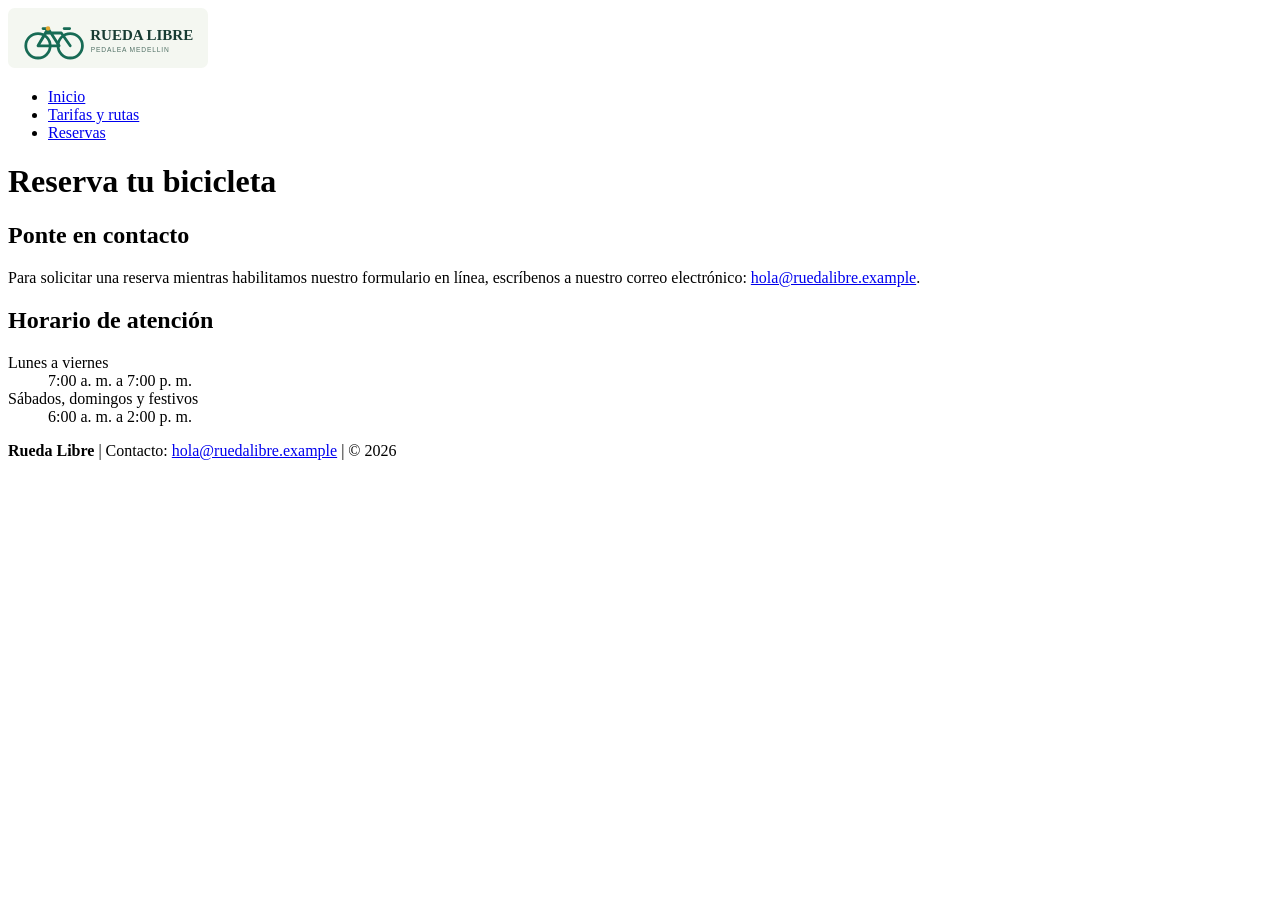
==== paginas/reservas.html @ 2e17f0fa "Lanzar sitio Rueda Libre v0.1" ====
<!DOCTYPE html>
<html lang="es">
<head>
  <meta charset="UTF-8">
  <meta name="viewport" content="width=device-width, initial-scale=1.0">
  <meta name="description" content="Reserva tu bicicleta o recorrido guiado en Rueda Libre. Horarios de atención y datos de contacto.">
  <link rel="icon" href="../img/logo-rueda-libre.svg" type="image/svg+xml">
  <title>Reservas | Rueda Libre</title>
</head>
<body>

  <header>
    <img src="../img/logo-rueda-libre.svg" alt="Logo de Rueda Libre" width="200" height="60">
    <nav>
      <ul>
        <li><a href="../index.html">Inicio</a></li>
        <li><a href="tarifas.html">Tarifas y rutas</a></li>
        <li><a href="reservas.html">Reservas</a></li>
      </ul>
    </nav>
  </header>

  <main>
    <h1>Reserva tu bicicleta</h1>

    <section id="contacto">
      <h2>Ponte en contacto</h2>
      <p>
        Para solicitar una reserva mientras habilitamos nuestro formulario en línea, escríbenos a nuestro correo electrónico: 
        <a href="mailto:hola@ruedalibre.example">hola@ruedalibre.example</a>.
      </p>
    </section>

    <section id="horarios">
      <h2>Horario de atención</h2>
      <dl>
        <dt>Lunes a viernes</dt>
        <dd>7:00 a. m. a 7:00 p. m.</dd>

        <dt>Sábados, domingos y festivos</dt>
        <dd>6:00 a. m. a 2:00 p. m.</dd>
      </dl>
    </section>

  </main>

  <footer>
    <p><strong>Rueda Libre</strong> | Contacto: <a href="mailto:hola@ruedalibre.example">hola@ruedalibre.example</a> | &copy; 2026</p>
  </footer>

</body>
</html>
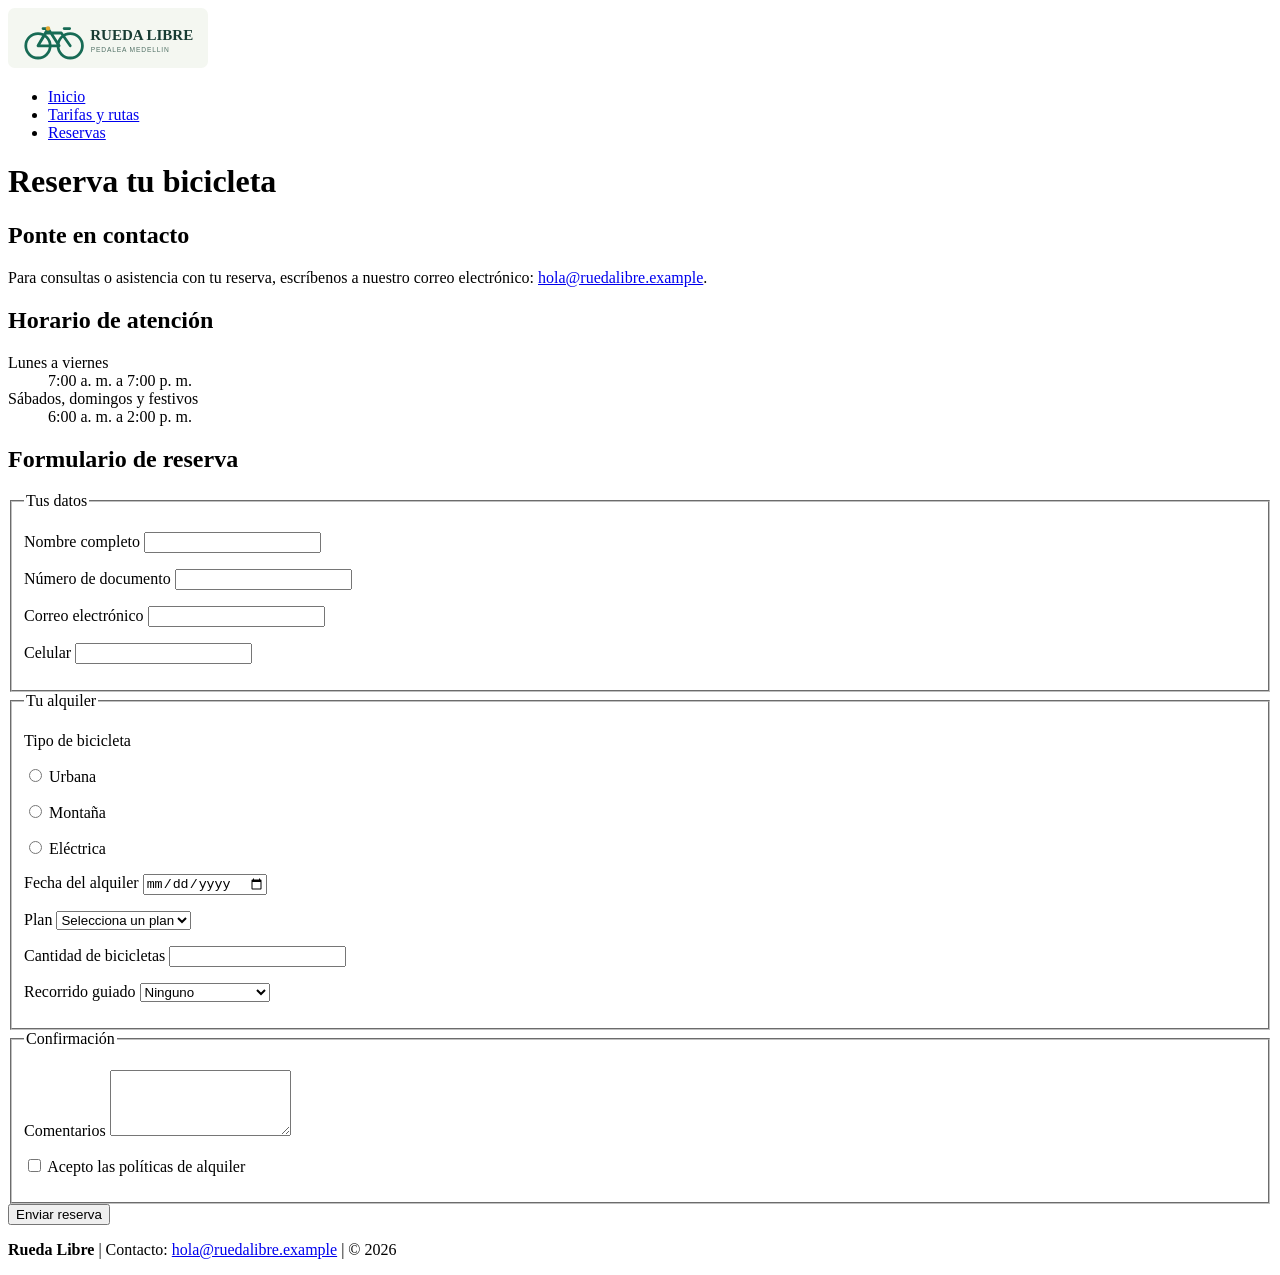
==== commit 6d302556: "Agregar formulario de reservas" ====
--- a/paginas/reservas.html
+++ b/paginas/reservas.html
@@ -11,7 +11,7 @@
 
   <header>
     <img src="../img/logo-rueda-libre.svg" alt="Logo de Rueda Libre" width="200" height="60">
-    <nav>
+    <nav aria-label="Navegación principal">
       <ul>
         <li><a href="../index.html">Inicio</a></li>
         <li><a href="tarifas.html">Tarifas y rutas</a></li>
@@ -26,13 +26,14 @@
     <section id="contacto">
       <h2>Ponte en contacto</h2>
       <p>
-        Para solicitar una reserva mientras habilitamos nuestro formulario en línea, escríbenos a nuestro correo electrónico: 
+        Para consultas o asistencia con tu reserva, escríbenos a nuestro correo electrónico:
         <a href="mailto:hola@ruedalibre.example">hola@ruedalibre.example</a>.
       </p>
     </section>
 
     <section id="horarios">
       <h2>Horario de atención</h2>
+      <aside>
       <dl>
         <dt>Lunes a viernes</dt>
         <dd>7:00 a. m. a 7:00 p. m.</dd>
@@ -40,6 +41,100 @@
         <dt>Sábados, domingos y festivos</dt>
         <dd>6:00 a. m. a 2:00 p. m.</dd>
       </dl>
+      </aside>
+    </section>
+
+    <section id="formulario-reserva">
+      <h2>Formulario de reserva</h2>
+      <form action="#" method="post">
+        <fieldset>
+          <legend>Tus datos</legend>
+
+          <p>
+            <label for="nombre-completo">Nombre completo</label>
+            <input type="text" id="nombre-completo" name="nombre_completo" autocomplete="name">
+          </p>
+
+          <p>
+            <label for="documento">Número de documento</label>
+            <input type="text" id="documento" name="numero_documento" autocomplete="off">
+          </p>
+
+          <p>
+            <label for="correo">Correo electrónico</label>
+            <input type="email" id="correo" name="correo" autocomplete="email">
+          </p>
+
+          <p>
+            <label for="celular">Celular</label>
+            <input type="tel" id="celular" name="celular" autocomplete="tel">
+          </p>
+        </fieldset>
+
+        <fieldset>
+          <legend>Tu alquiler</legend>
+
+          <p>Tipo de bicicleta</p>
+          <p>
+            <input type="radio" id="bicicleta-urbana" name="tipo_bicicleta" value="urbana">
+            <label for="bicicleta-urbana">Urbana</label>
+          </p>
+          <p>
+            <input type="radio" id="bicicleta-montana" name="tipo_bicicleta" value="montana">
+            <label for="bicicleta-montana">Montaña</label>
+          </p>
+          <p>
+            <input type="radio" id="bicicleta-electrica" name="tipo_bicicleta" value="electrica">
+            <label for="bicicleta-electrica">Eléctrica</label>
+          </p>
+
+          <p>
+            <label for="fecha-alquiler">Fecha del alquiler</label>
+            <input type="date" id="fecha-alquiler" name="fecha_alquiler">
+          </p>
+
+          <p>
+            <label for="plan">Plan</label>
+            <select id="plan" name="plan">
+              <option value="">Selecciona un plan</option>
+              <option value="1-hora">1 hora</option>
+              <option value="medio-dia">Medio día</option>
+              <option value="dia-completo">Día completo</option>
+            </select>
+          </p>
+
+          <p>
+            <label for="cantidad">Cantidad de bicicletas</label>
+            <input type="number" id="cantidad" name="cantidad_bicicletas">
+          </p>
+
+          <p>
+            <label for="recorrido">Recorrido guiado</label>
+            <select id="recorrido" name="recorrido_guiado">
+              <option value="ninguno">Ninguno</option>
+              <option value="rio-y-parques">Río y Parques</option>
+              <option value="sabores-de-barrio">Sabores de Barrio</option>
+              <option value="reto-las-palmas">Reto Las Palmas</option>
+            </select>
+          </p>
+        </fieldset>
+
+        <fieldset>
+          <legend>Confirmación</legend>
+
+          <p>
+            <label for="comentarios">Comentarios</label>
+            <textarea id="comentarios" name="comentarios" rows="4"></textarea>
+          </p>
+
+          <p>
+            <input type="checkbox" id="acepta-politicas" name="acepta_politicas" value="si">
+            <label for="acepta-politicas">Acepto las políticas de alquiler</label>
+          </p>
+        </fieldset>
+
+        <button type="submit">Enviar reserva</button>
+      </form>
     </section>
 
   </main>
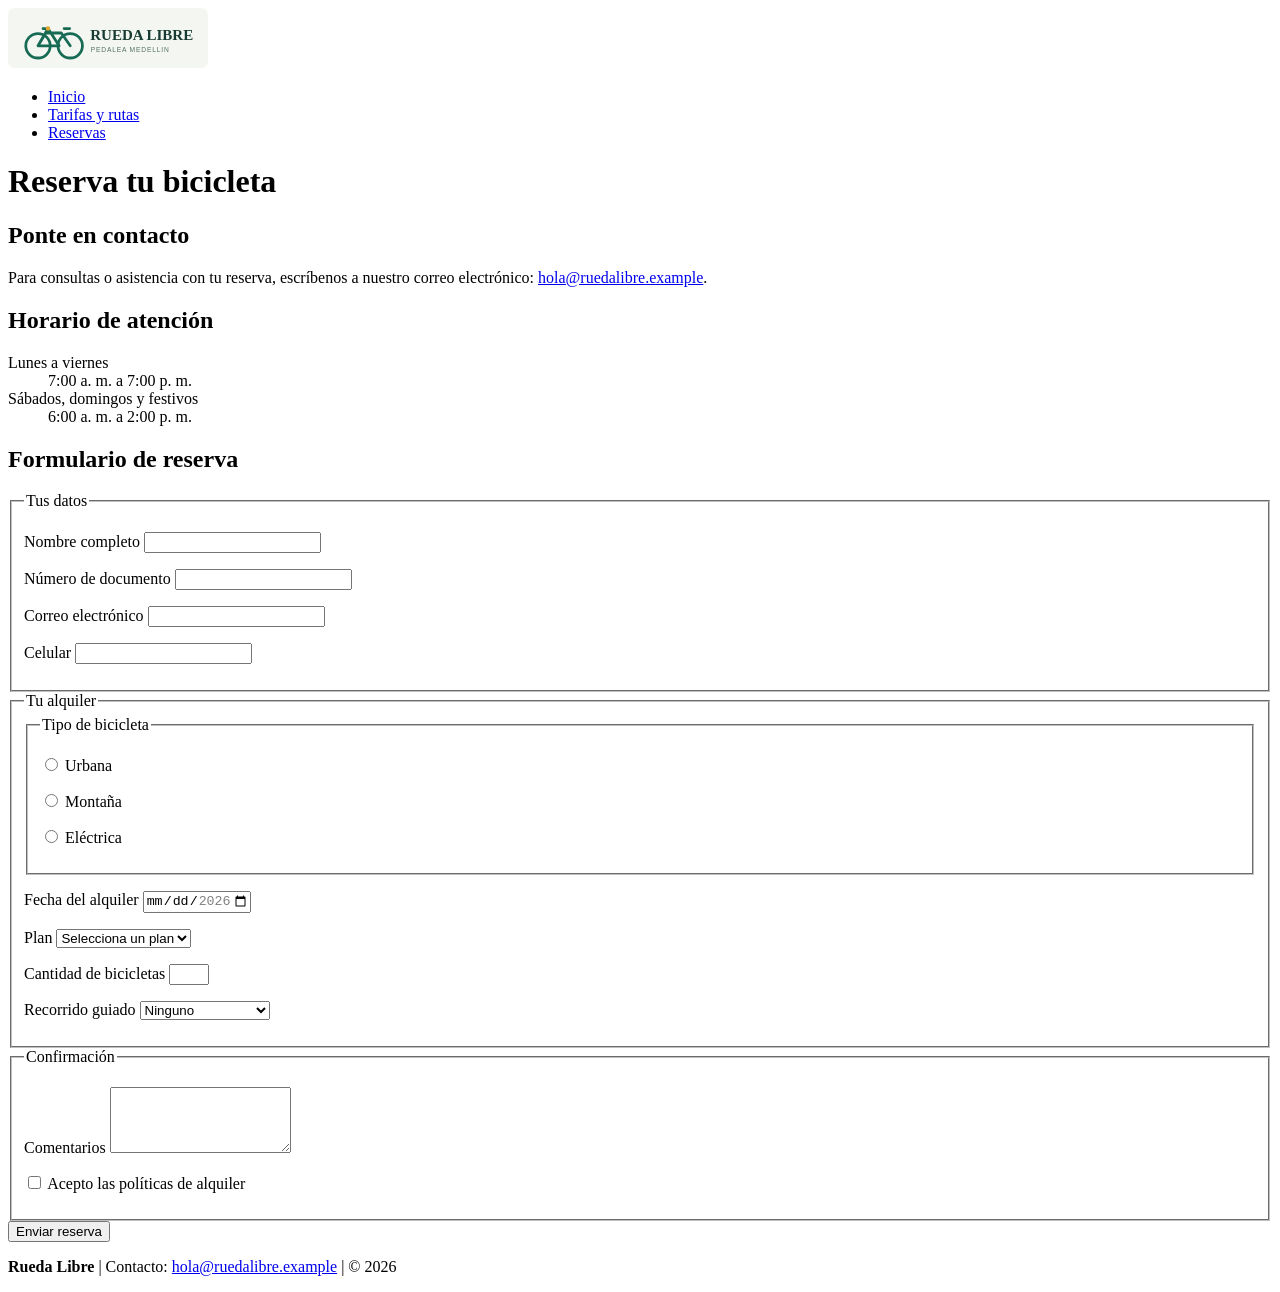
==== commit 430d2a0a: "Publicar auditoria de accesibilidad v0.2" ====
--- a/paginas/reservas.html
+++ b/paginas/reservas.html
@@ -52,50 +52,52 @@
 
           <p>
             <label for="nombre-completo">Nombre completo</label>
-            <input type="text" id="nombre-completo" name="nombre_completo" autocomplete="name">
+            <input type="text" id="nombre-completo" name="nombre_completo" autocomplete="name" required minlength="3">
           </p>
 
           <p>
             <label for="documento">Número de documento</label>
-            <input type="text" id="documento" name="numero_documento" autocomplete="off">
+            <input type="text" id="documento" name="numero_documento" autocomplete="off" required pattern="[0-9]{6,10}" title="Ingresa entre 6 y 10 dígitos, sin puntos ni espacios.">
           </p>
 
           <p>
             <label for="correo">Correo electrónico</label>
-            <input type="email" id="correo" name="correo" autocomplete="email">
+            <input type="email" id="correo" name="correo" autocomplete="email" required>
           </p>
 
           <p>
             <label for="celular">Celular</label>
-            <input type="tel" id="celular" name="celular" autocomplete="tel">
+            <input type="tel" id="celular" name="celular" autocomplete="tel" required pattern="3[0-9]{9}" title="Ingresa 10 dígitos y comienza por 3, por ejemplo 3001234567.">
           </p>
         </fieldset>
 
         <fieldset>
           <legend>Tu alquiler</legend>
 
-          <p>Tipo de bicicleta</p>
-          <p>
-            <input type="radio" id="bicicleta-urbana" name="tipo_bicicleta" value="urbana">
-            <label for="bicicleta-urbana">Urbana</label>
-          </p>
-          <p>
-            <input type="radio" id="bicicleta-montana" name="tipo_bicicleta" value="montana">
-            <label for="bicicleta-montana">Montaña</label>
-          </p>
-          <p>
-            <input type="radio" id="bicicleta-electrica" name="tipo_bicicleta" value="electrica">
-            <label for="bicicleta-electrica">Eléctrica</label>
-          </p>
+          <fieldset>
+            <legend>Tipo de bicicleta</legend>
+            <p>
+              <input type="radio" id="bicicleta-urbana" name="tipo_bicicleta" value="urbana" required>
+              <label for="bicicleta-urbana">Urbana</label>
+            </p>
+            <p>
+              <input type="radio" id="bicicleta-montana" name="tipo_bicicleta" value="montana" required>
+              <label for="bicicleta-montana">Montaña</label>
+            </p>
+            <p>
+              <input type="radio" id="bicicleta-electrica" name="tipo_bicicleta" value="electrica" required>
+              <label for="bicicleta-electrica">Eléctrica</label>
+            </p>
+          </fieldset>
 
           <p>
             <label for="fecha-alquiler">Fecha del alquiler</label>
-            <input type="date" id="fecha-alquiler" name="fecha_alquiler">
+            <input type="date" id="fecha-alquiler" name="fecha_alquiler" min="2026-11-01" max="2026-12-31" required>
           </p>
 
           <p>
             <label for="plan">Plan</label>
-            <select id="plan" name="plan">
+            <select id="plan" name="plan" required>
               <option value="">Selecciona un plan</option>
               <option value="1-hora">1 hora</option>
               <option value="medio-dia">Medio día</option>
@@ -105,7 +107,7 @@
 
           <p>
             <label for="cantidad">Cantidad de bicicletas</label>
-            <input type="number" id="cantidad" name="cantidad_bicicletas">
+            <input type="number" id="cantidad" name="cantidad_bicicletas" min="1" max="6" step="1" required>
           </p>
 
           <p>
@@ -124,11 +126,11 @@
 
           <p>
             <label for="comentarios">Comentarios</label>
-            <textarea id="comentarios" name="comentarios" rows="4"></textarea>
+            <textarea id="comentarios" name="comentarios" rows="4" maxlength="300"></textarea>
           </p>
 
           <p>
-            <input type="checkbox" id="acepta-politicas" name="acepta_politicas" value="si">
+            <input type="checkbox" id="acepta-politicas" name="acepta_politicas" value="si" required>
             <label for="acepta-politicas">Acepto las políticas de alquiler</label>
           </p>
         </fieldset>
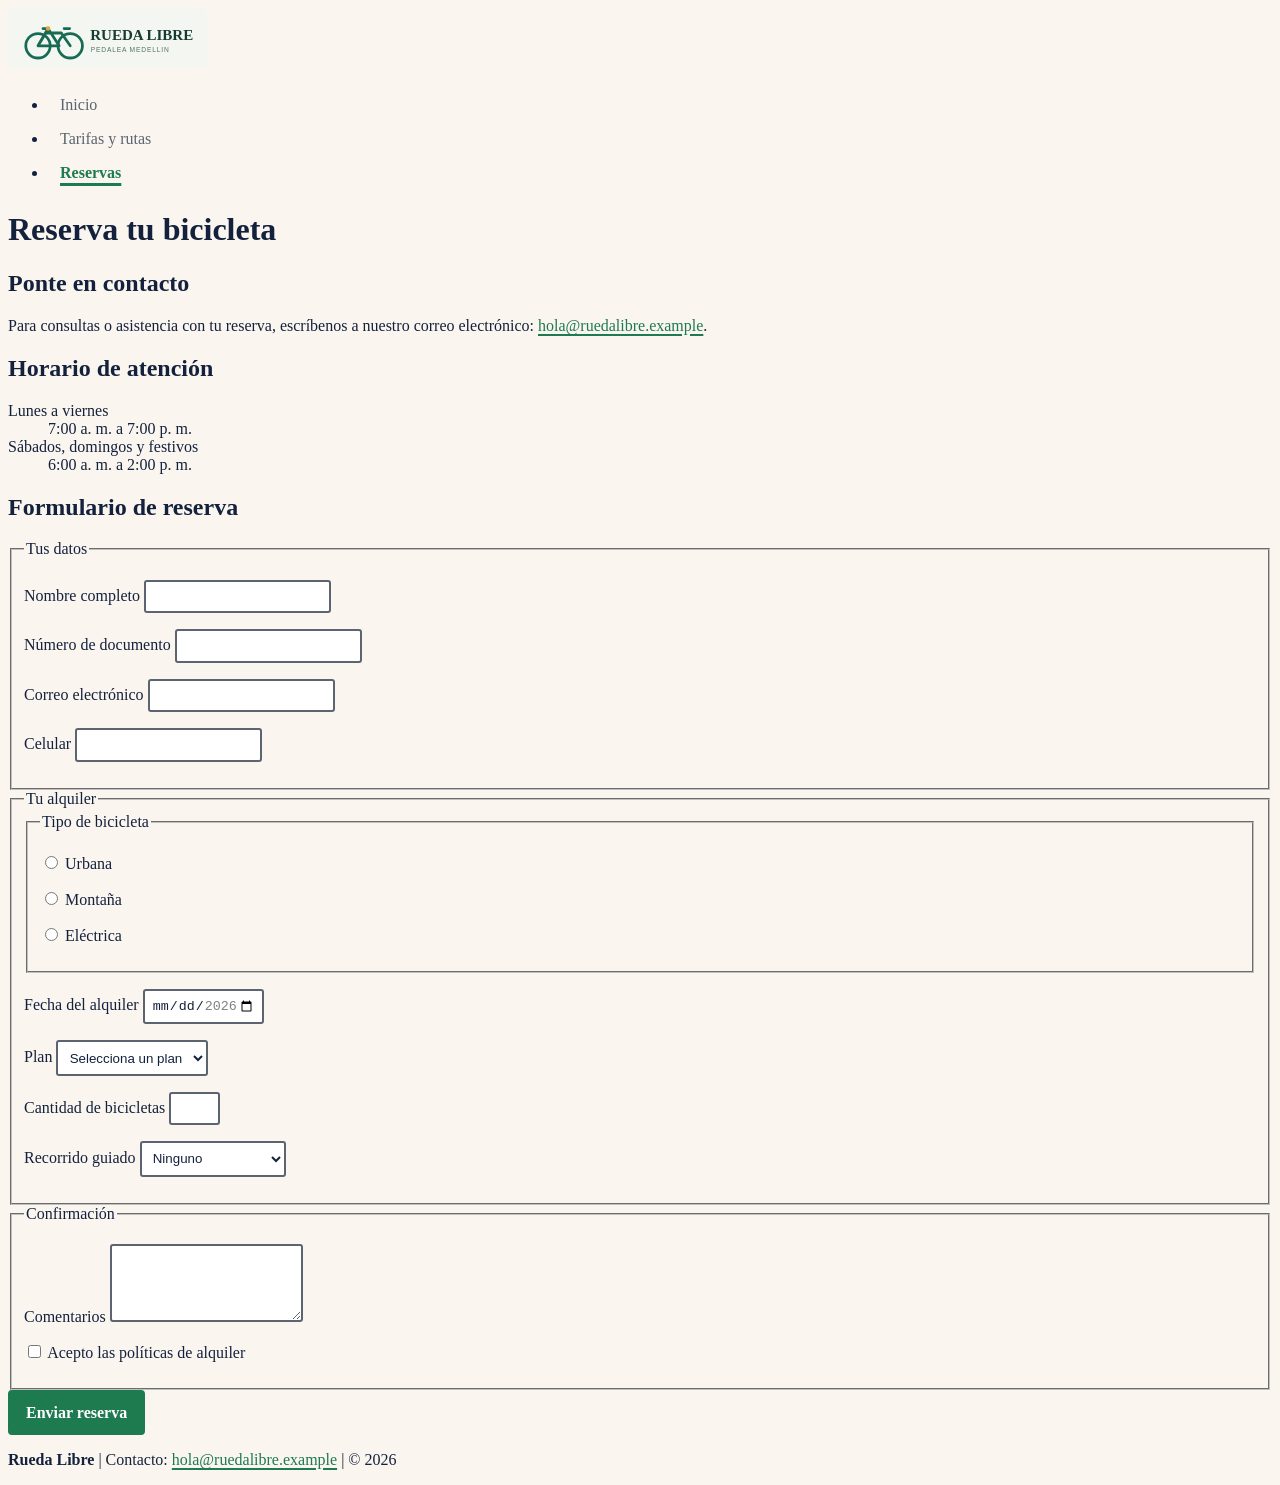
==== commit 467d8207: "Estilizar navegación y estados de foco" ====
--- a/paginas/reservas.html
+++ b/paginas/reservas.html
@@ -5,6 +5,7 @@
   <meta name="viewport" content="width=device-width, initial-scale=1.0">
   <meta name="description" content="Reserva tu bicicleta o recorrido guiado en Rueda Libre. Horarios de atención y datos de contacto.">
   <link rel="icon" href="../img/logo-rueda-libre.svg" type="image/svg+xml">
+  <link rel="stylesheet" href="../css/styles.css">
   <title>Reservas | Rueda Libre</title>
 </head>
 <body>
@@ -12,10 +13,10 @@
   <header>
     <img src="../img/logo-rueda-libre.svg" alt="Logo de Rueda Libre" width="200" height="60">
     <nav aria-label="Navegación principal">
-      <ul>
+      <ul id="menu">
         <li><a href="../index.html">Inicio</a></li>
         <li><a href="tarifas.html">Tarifas y rutas</a></li>
-        <li><a href="reservas.html">Reservas</a></li>
+        <li><a class="activo" aria-current="page" href="reservas.html">Reservas</a></li>
       </ul>
     </nav>
   </header>
--- a/css/styles.css
+++ b/css/styles.css
@@ -0,0 +1,135 @@
+:root {
+  --verde-ruta: #1E7A4F;
+  --naranja-pedal: #F39A2B;
+  --azul-noche: #14213D;
+  --crema: #FAF6EF;
+  --gris-asfalto: #5B6470;
+  color-scheme: light;
+}
+
+body {
+  background-color: var(--crema);
+  color: var(--azul-noche);
+}
+
+a {
+  color: var(--verde-ruta);
+  text-decoration-thickness: 0.1em;
+  text-underline-offset: 0.18em;
+}
+
+a:hover {
+  color: var(--azul-noche);
+  text-decoration-thickness: 0.16em;
+}
+
+a:focus {
+  outline: 3px solid var(--azul-noche);
+  outline-offset: 3px;
+}
+
+#menu a {
+  color: var(--gris-asfalto);
+  display: inline-block;
+  padding: 0.5rem 0.75rem;
+  text-decoration: none;
+}
+
+.activo {
+  color: var(--verde-ruta);
+  font-weight: 600;
+}
+
+#menu a.activo {
+  color: var(--verde-ruta);
+  font-weight: 600;
+  text-decoration: underline;
+  text-decoration-thickness: 0.16em;
+  text-underline-offset: 0.3em;
+}
+
+#menu a:hover {
+  background-color: var(--naranja-pedal);
+  color: var(--azul-noche);
+  text-decoration: underline;
+}
+
+#menu a:focus {
+  background-color: var(--verde-ruta);
+  color: #FFFFFF;
+  outline: 3px solid var(--azul-noche);
+  outline-offset: 3px;
+}
+
+.boton-reserva {
+  background-color: var(--verde-ruta);
+  border: 2px solid var(--verde-ruta);
+  border-radius: 4px;
+  color: #FFFFFF;
+  display: inline-block;
+  font-weight: 600;
+  padding: 0.7rem 1rem;
+  text-decoration: none;
+}
+
+.boton-reserva:hover {
+  background-color: var(--naranja-pedal);
+  border-color: var(--naranja-pedal);
+  color: var(--azul-noche);
+}
+
+.boton-reserva:focus {
+  background-color: var(--naranja-pedal);
+  border-color: var(--azul-noche);
+  color: var(--azul-noche);
+  outline: 3px solid var(--azul-noche);
+  outline-offset: 3px;
+}
+
+input,
+select,
+textarea,
+button {
+  accent-color: var(--verde-ruta);
+}
+
+input:not([type="radio"]):not([type="checkbox"]),
+select,
+textarea {
+  background-color: #FFFFFF;
+  border: 2px solid var(--gris-asfalto);
+  border-radius: 3px;
+  color: var(--azul-noche);
+  padding: 0.45rem;
+}
+
+input:focus,
+select:focus,
+textarea:focus {
+  border-color: var(--azul-noche);
+  outline: 3px solid var(--azul-noche);
+  outline-offset: 2px;
+}
+
+button {
+  background-color: var(--verde-ruta);
+  border: 2px solid var(--verde-ruta);
+  border-radius: 4px;
+  color: #FFFFFF;
+  cursor: pointer;
+  font: inherit;
+  font-weight: 600;
+  padding: 0.7rem 1rem;
+}
+
+button:hover,
+button:focus {
+  background-color: var(--naranja-pedal);
+  border-color: var(--azul-noche);
+  color: var(--azul-noche);
+}
+
+button:focus {
+  outline: 3px solid var(--azul-noche);
+  outline-offset: 3px;
+}
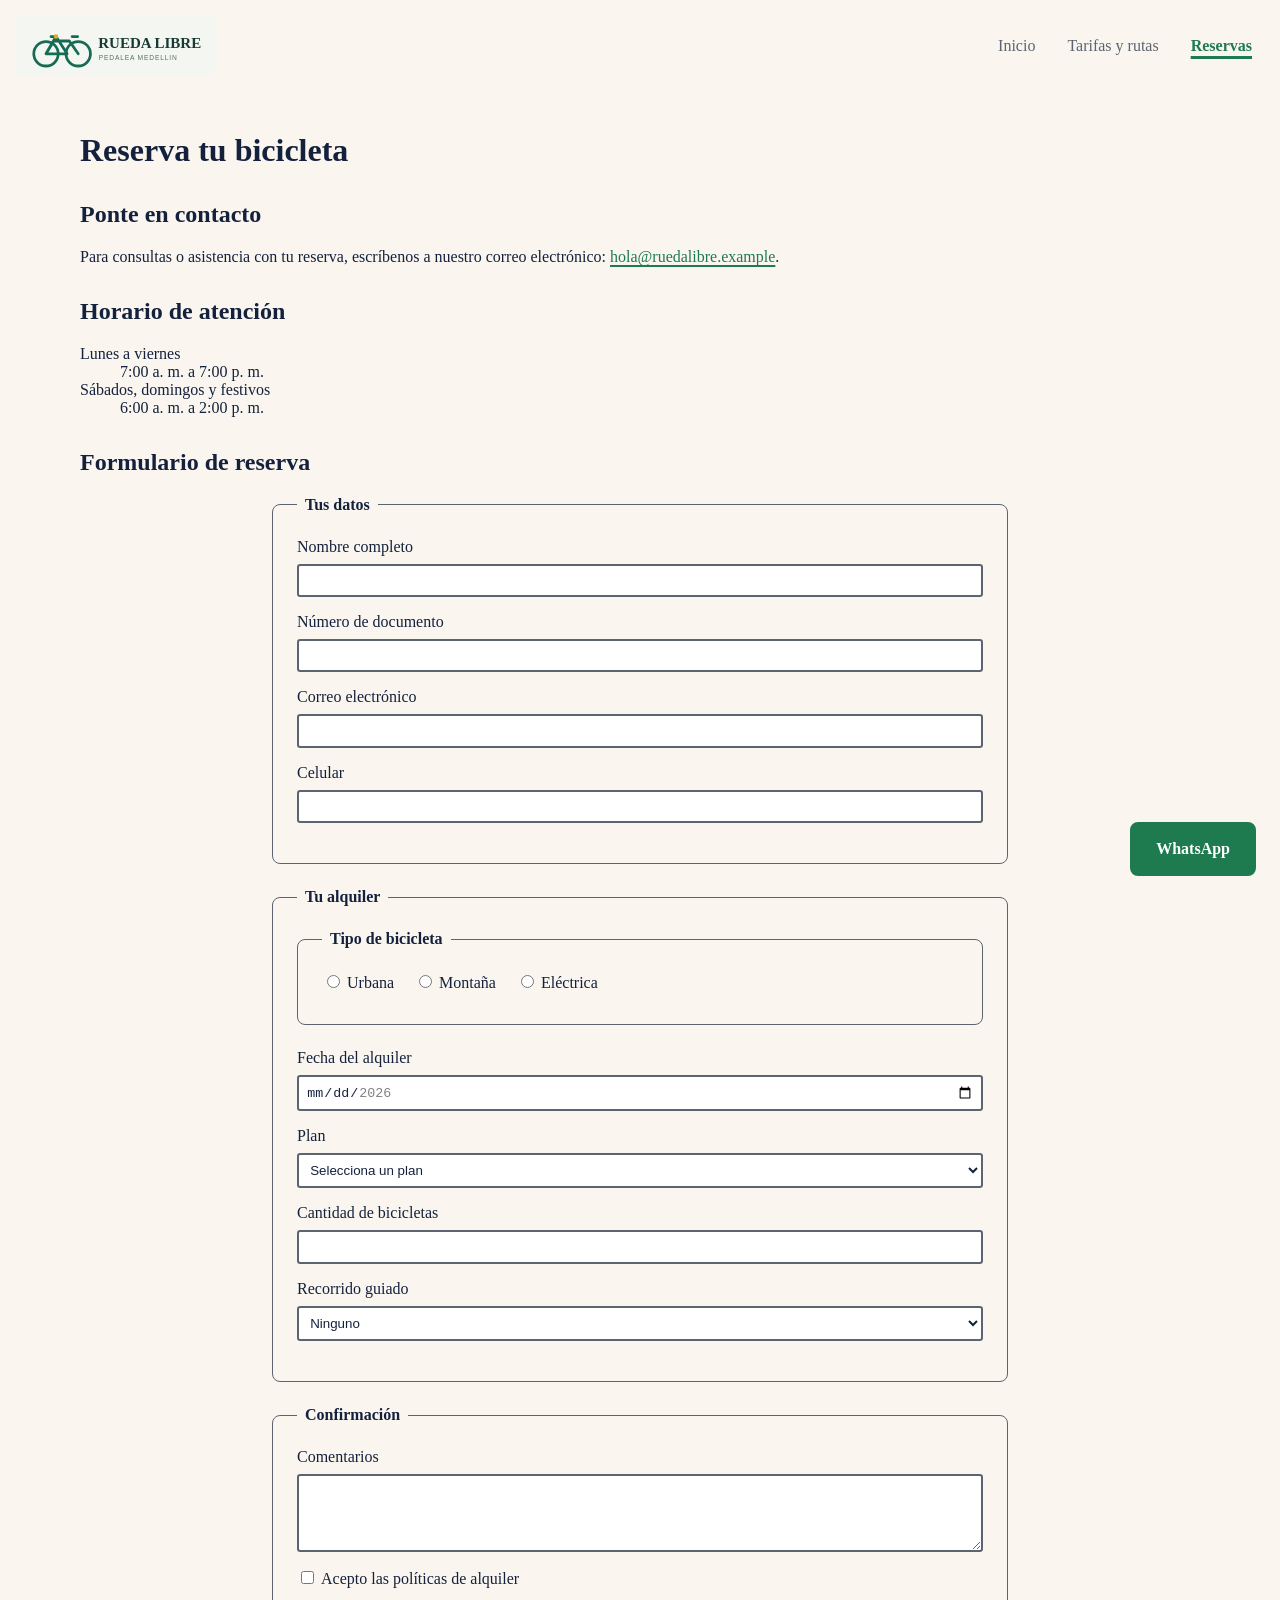
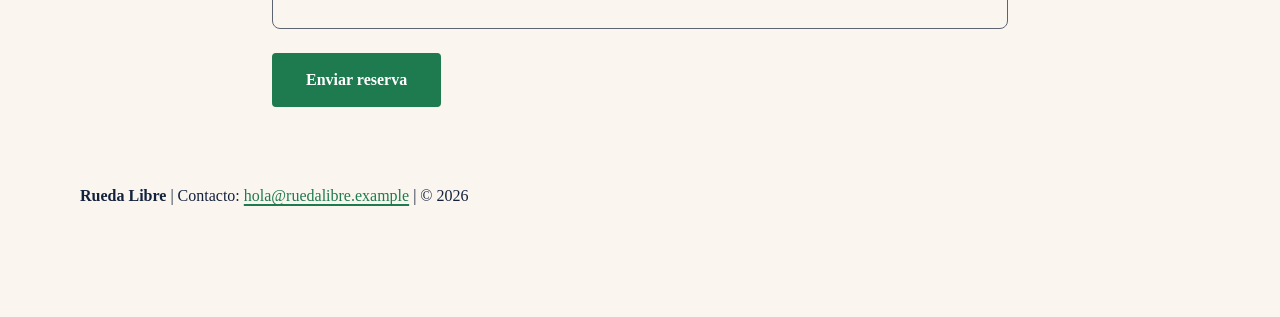
==== commit 29745e54: "Lanzamiento de Rueda Libre v1.0" ====
--- a/paginas/reservas.html
+++ b/paginas/reservas.html
@@ -146,5 +146,7 @@
     <p><strong>Rueda Libre</strong> | Contacto: <a href="mailto:hola@ruedalibre.example">hola@ruedalibre.example</a> | &copy; 2026</p>
   </footer>
 
+  <a class="whatsapp-fijo" href="https://wa.me/573000000000" target="_blank" rel="noopener noreferrer">WhatsApp</a>
+
 </body>
 </html>
--- a/css/styles.css
+++ b/css/styles.css
@@ -1,15 +1,30 @@
+/* Variables */
 :root {
   --verde-ruta: #1E7A4F;
   --naranja-pedal: #F39A2B;
   --azul-noche: #14213D;
   --crema: #FAF6EF;
   --gris-asfalto: #5B6470;
+  --espacio-1: 0.5rem;
+  --espacio-2: 1rem;
+  --espacio-3: 1.5rem;
+  --espacio-4: 2rem;
+  --ancho-contenido: 72rem;
   color-scheme: light;
+}
+
+/* Base and box model */
+*,
+*::before,
+*::after {
+  box-sizing: border-box;
 }
 
 body {
   background-color: var(--crema);
   color: var(--azul-noche);
+  margin: 0;
+  padding-bottom: calc(5rem + env(safe-area-inset-bottom));
 }
 
 a {
@@ -23,15 +38,79 @@
   text-decoration-thickness: 0.16em;
 }
 
-a:focus {
+a:focus,
+button:focus,
+input:focus,
+select:focus,
+textarea:focus {
   outline: 3px solid var(--azul-noche);
   outline-offset: 3px;
 }
 
+/* Shared page layout */
+header {
+  align-items: center;
+  display: flex;
+  flex-wrap: wrap;
+  gap: var(--espacio-2);
+  justify-content: space-between;
+  padding: var(--espacio-2);
+}
+
+header > img {
+  display: block;
+  height: auto;
+  max-width: 100%;
+  width: 12.5rem;
+}
+
+main {
+  margin-inline: auto;
+  max-width: var(--ancho-contenido);
+  padding: var(--espacio-2);
+  width: 100%;
+}
+
+main > section {
+  margin-block: var(--espacio-4);
+}
+
+main > h1 {
+  margin-block: var(--espacio-3);
+}
+
+main > section[aria-labelledby="inicio-titulo"] {
+  min-height: 65vh;
+}
+
+main > section[aria-labelledby="inicio-titulo"] > img {
+  display: block;
+  height: auto;
+  max-width: 100%;
+  width: 100%;
+}
+
+footer {
+  margin-inline: auto;
+  max-width: var(--ancho-contenido);
+  padding: var(--espacio-2);
+}
+
+/* Navigation */
+header nav ul {
+  align-items: center;
+  display: flex;
+  flex-wrap: wrap;
+  gap: var(--espacio-1);
+  list-style: none;
+  margin: 0;
+  padding: 0;
+}
+
 #menu a {
   color: var(--gris-asfalto);
   display: inline-block;
-  padding: 0.5rem 0.75rem;
+  padding: var(--espacio-1) 0.75rem;
   text-decoration: none;
 }
 
@@ -42,7 +121,6 @@
 
 #menu a.activo {
   color: var(--verde-ruta);
-  font-weight: 600;
   text-decoration: underline;
   text-decoration-thickness: 0.16em;
   text-underline-offset: 0.3em;
@@ -57,71 +135,66 @@
 #menu a:focus {
   background-color: var(--verde-ruta);
   color: #FFFFFF;
-  outline: 3px solid var(--azul-noche);
   outline-offset: 3px;
 }
 
-.boton-reserva {
+/* Service cards and calls to action */
+#nuestros-servicios {
+  display: grid;
+  gap: var(--espacio-3);
+  grid-template-columns: repeat(auto-fit, minmax(min(100%, 20rem), 1fr));
+}
+
+#nuestros-servicios > h2 {
+  grid-column: 1 / -1;
+  margin-bottom: 0;
+}
+
+#nuestros-servicios article {
+  border: 1px solid var(--gris-asfalto);
+  border-radius: 0.5rem;
+  padding: var(--espacio-3);
+  position: relative;
+  width: 100%;
+}
+
+#nuestros-servicios article img {
+  border-radius: 0.25rem;
+  display: block;
+  height: auto;
+  max-width: 100%;
+  width: 100%;
+}
+
+.etiqueta-nuevo {
+  background-color: var(--naranja-pedal);
+  border: 1px solid var(--azul-noche);
+  border-radius: 0.25rem;
+  color: var(--azul-noche);
+  font-size: 0.875rem;
+  font-weight: 700;
+  padding: 0.25rem 0.75rem;
+  position: absolute;
+  right: var(--espacio-2);
+  top: calc(-1 * var(--espacio-1));
+}
+
+.boton-reserva,
+button {
   background-color: var(--verde-ruta);
   border: 2px solid var(--verde-ruta);
-  border-radius: 4px;
+  border-radius: 0.25rem;
   color: #FFFFFF;
-  display: inline-block;
+  cursor: pointer;
+  display: inline-block;
+  font: inherit;
   font-weight: 600;
   padding: 0.7rem 1rem;
   text-decoration: none;
 }
 
-.boton-reserva:hover {
-  background-color: var(--naranja-pedal);
-  border-color: var(--naranja-pedal);
-  color: var(--azul-noche);
-}
-
-.boton-reserva:focus {
-  background-color: var(--naranja-pedal);
-  border-color: var(--azul-noche);
-  color: var(--azul-noche);
-  outline: 3px solid var(--azul-noche);
-  outline-offset: 3px;
-}
-
-input,
-select,
-textarea,
-button {
-  accent-color: var(--verde-ruta);
-}
-
-input:not([type="radio"]):not([type="checkbox"]),
-select,
-textarea {
-  background-color: #FFFFFF;
-  border: 2px solid var(--gris-asfalto);
-  border-radius: 3px;
-  color: var(--azul-noche);
-  padding: 0.45rem;
-}
-
-input:focus,
-select:focus,
-textarea:focus {
-  border-color: var(--azul-noche);
-  outline: 3px solid var(--azul-noche);
-  outline-offset: 2px;
-}
-
-button {
-  background-color: var(--verde-ruta);
-  border: 2px solid var(--verde-ruta);
-  border-radius: 4px;
-  color: #FFFFFF;
-  cursor: pointer;
-  font: inherit;
-  font-weight: 600;
-  padding: 0.7rem 1rem;
-}
-
+.boton-reserva:hover,
+.boton-reserva:focus,
 button:hover,
 button:focus {
   background-color: var(--naranja-pedal);
@@ -129,7 +202,146 @@
   color: var(--azul-noche);
 }
 
+.boton-reserva:focus,
 button:focus {
-  outline: 3px solid var(--azul-noche);
   outline-offset: 3px;
+}
+
+#formulario-reserva button {
+  padding: var(--espacio-2) var(--espacio-4);
+}
+
+/* Tables */
+table {
+  border-collapse: collapse;
+  margin-block: var(--espacio-2);
+  max-width: 100%;
+  width: 100%;
+}
+
+caption {
+  color: var(--azul-noche);
+  font-weight: 600;
+  margin-bottom: var(--espacio-1);
+  text-align: left;
+}
+
+th,
+td {
+  border: 1px solid var(--gris-asfalto);
+  padding: var(--espacio-1) var(--espacio-2);
+  text-align: left;
+}
+
+thead th {
+  background-color: var(--azul-noche);
+  color: #FFFFFF;
+}
+
+tbody th {
+  background-color: #FFFFFF;
+  color: var(--azul-noche);
+}
+
+/* Reservation form */
+#formulario-reserva form {
+  margin-inline: auto;
+  max-width: 46rem;
+}
+
+#formulario-reserva fieldset {
+  border: 1px solid var(--gris-asfalto);
+  border-radius: 0.5rem;
+  margin: 0 0 var(--espacio-3);
+  min-width: 0;
+  padding: var(--espacio-3);
+}
+
+#formulario-reserva legend {
+  font-weight: 600;
+  padding-inline: var(--espacio-1);
+}
+
+#formulario-reserva fieldset > p {
+  margin-block: 0 var(--espacio-2);
+}
+
+#formulario-reserva label {
+  display: block;
+  margin-bottom: var(--espacio-1);
+}
+
+#formulario-reserva input:not([type="radio"]):not([type="checkbox"]),
+#formulario-reserva select,
+#formulario-reserva textarea {
+  background-color: #FFFFFF;
+  border: 2px solid var(--gris-asfalto);
+  border-radius: 0.2rem;
+  color: var(--azul-noche);
+  display: block;
+  padding: 0.45rem;
+  width: 100%;
+}
+
+#formulario-reserva input:focus,
+#formulario-reserva select:focus,
+#formulario-reserva textarea:focus {
+  border-color: var(--azul-noche);
+  outline-offset: 2px;
+}
+
+#formulario-reserva fieldset fieldset p {
+  display: inline-block;
+  margin: 0 var(--espacio-2) var(--espacio-1) 0;
+}
+
+#formulario-reserva fieldset fieldset label,
+#formulario-reserva input[type="checkbox"] + label {
+  display: inline-block;
+  margin: 0;
+}
+
+input[type="radio"],
+input[type="checkbox"] {
+  accent-color: var(--verde-ruta);
+}
+
+/* Fixed WhatsApp link */
+.whatsapp-fijo {
+  background-color: var(--verde-ruta);
+  border: 2px solid var(--verde-ruta);
+  border-radius: 0.5rem;
+  bottom: calc(var(--espacio-3) + env(safe-area-inset-bottom));
+  color: #FFFFFF;
+  display: inline-block;
+  font-weight: 700;
+  padding: var(--espacio-2) var(--espacio-3);
+  position: fixed;
+  right: calc(var(--espacio-3) + env(safe-area-inset-right));
+  text-decoration: none;
+  z-index: 100;
+}
+
+.whatsapp-fijo:hover,
+.whatsapp-fijo:focus {
+  background-color: var(--naranja-pedal);
+  border-color: var(--azul-noche);
+  color: var(--azul-noche);
+}
+
+.whatsapp-fijo:focus {
+  outline-offset: 3px;
+}
+
+/* Responsive layout */
+@media (max-width: 42rem) {
+  header {
+    align-items: flex-start;
+    flex-direction: column;
+  }
+
+  table {
+    display: block;
+    overflow-x: auto;
+  }
 }
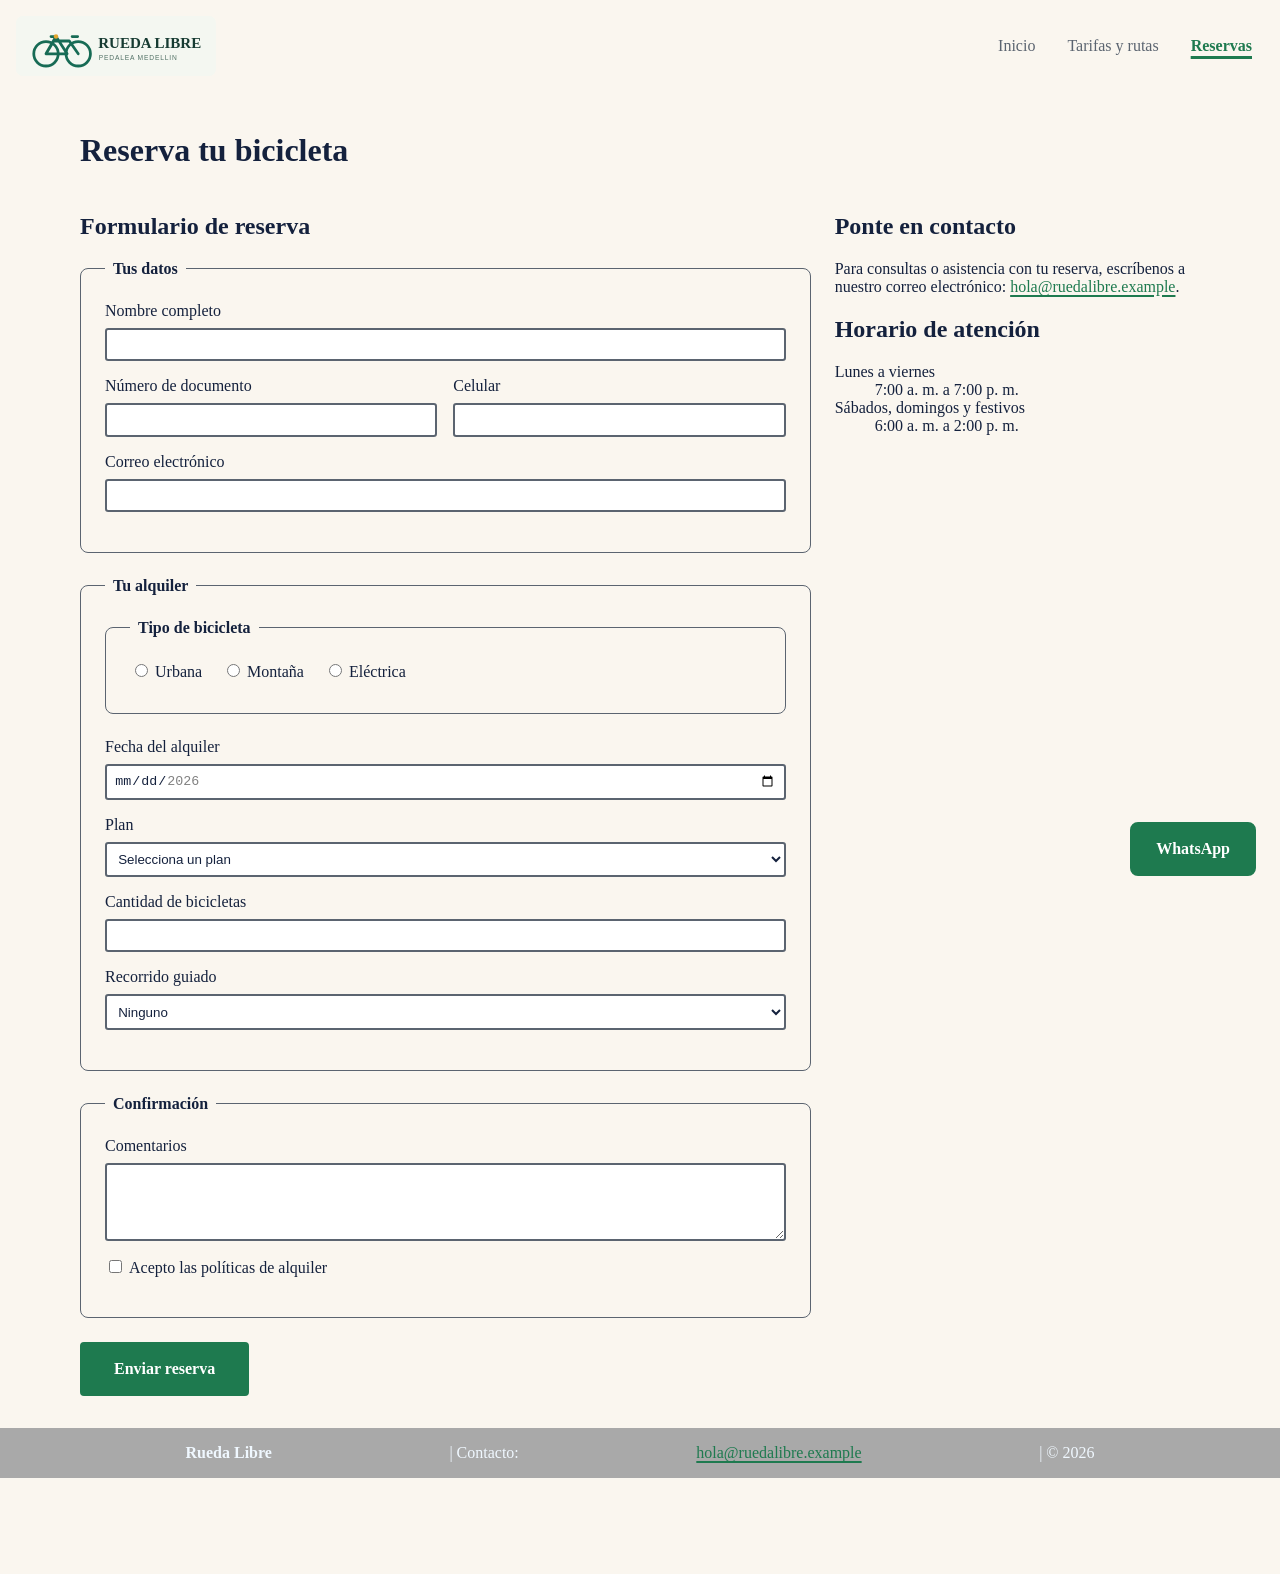
==== commit 3118227a: "Construye layouts con Grid y Flexbox Co-authored-by: Copilot <223556219+Copilot@users.noreply.github" ====
--- a/paginas/reservas.html
+++ b/paginas/reservas.html
@@ -10,7 +10,7 @@
 </head>
 <body>
 
-  <header>
+  <header class="encabezado">
     <img src="../img/logo-rueda-libre.svg" alt="Logo de Rueda Libre" width="200" height="60">
     <nav aria-label="Navegación principal">
       <ul id="menu">
@@ -24,28 +24,8 @@
   <main>
     <h1>Reserva tu bicicleta</h1>
 
-    <section id="contacto">
-      <h2>Ponte en contacto</h2>
-      <p>
-        Para consultas o asistencia con tu reserva, escríbenos a nuestro correo electrónico:
-        <a href="mailto:hola@ruedalibre.example">hola@ruedalibre.example</a>.
-      </p>
-    </section>
-
-    <section id="horarios">
-      <h2>Horario de atención</h2>
-      <aside>
-      <dl>
-        <dt>Lunes a viernes</dt>
-        <dd>7:00 a. m. a 7:00 p. m.</dd>
-
-        <dt>Sábados, domingos y festivos</dt>
-        <dd>6:00 a. m. a 2:00 p. m.</dd>
-      </dl>
-      </aside>
-    </section>
-
-    <section id="formulario-reserva">
+    <div class="reserva-layout">
+      <section id="formulario-reserva">
       <h2>Formulario de reserva</h2>
       <form action="#" method="post">
         <fieldset>
@@ -56,19 +36,21 @@
             <input type="text" id="nombre-completo" name="nombre_completo" autocomplete="name" required minlength="3">
           </p>
 
-          <p>
-            <label for="documento">Número de documento</label>
-            <input type="text" id="documento" name="numero_documento" autocomplete="off" required pattern="[0-9]{6,10}" title="Ingresa entre 6 y 10 dígitos, sin puntos ni espacios.">
-          </p>
+          <div class="fila-campos">
+            <p>
+              <label for="documento">Número de documento</label>
+              <input type="text" id="documento" name="numero_documento" autocomplete="off" required pattern="[0-9]{6,10}" title="Ingresa entre 6 y 10 dígitos, sin puntos ni espacios.">
+            </p>
+
+            <p>
+              <label for="celular">Celular</label>
+              <input type="tel" id="celular" name="celular" autocomplete="tel" required pattern="3[0-9]{9}" title="Ingresa 10 dígitos y comienza por 3, por ejemplo 3001234567.">
+            </p>
+          </div>
 
           <p>
             <label for="correo">Correo electrónico</label>
             <input type="email" id="correo" name="correo" autocomplete="email" required>
-          </p>
-
-          <p>
-            <label for="celular">Celular</label>
-            <input type="tel" id="celular" name="celular" autocomplete="tel" required pattern="3[0-9]{9}" title="Ingresa 10 dígitos y comienza por 3, por ejemplo 3001234567.">
           </p>
         </fieldset>
 
@@ -138,11 +120,33 @@
 
         <button type="submit">Enviar reserva</button>
       </form>
-    </section>
+      </section>
+
+      <aside class="informacion-contacto" aria-label="Información de contacto y atención">
+        <section id="contacto">
+          <h2>Ponte en contacto</h2>
+          <p>
+            Para consultas o asistencia con tu reserva, escríbenos a nuestro correo electrónico:
+            <a href="mailto:hola@ruedalibre.example">hola@ruedalibre.example</a>.
+          </p>
+        </section>
+
+        <section id="horarios">
+          <h2>Horario de atención</h2>
+          <dl>
+            <dt>Lunes a viernes</dt>
+            <dd>7:00 a. m. a 7:00 p. m.</dd>
+
+            <dt>Sábados, domingos y festivos</dt>
+            <dd>6:00 a. m. a 2:00 p. m.</dd>
+          </dl>
+        </section>
+      </aside>
+    </div>
 
   </main>
 
-  <footer>
+  <footer class="footer">
     <p><strong>Rueda Libre</strong> | Contacto: <a href="mailto:hola@ruedalibre.example">hola@ruedalibre.example</a> | &copy; 2026</p>
   </footer>
 
--- a/css/styles.css
+++ b/css/styles.css
@@ -1,4 +1,4 @@
-/* Variables */
+
 :root {
   --verde-ruta: #1E7A4F;
   --naranja-pedal: #F39A2B;
@@ -13,7 +13,7 @@
   color-scheme: light;
 }
 
-/* Base and box model */
+
 *,
 *::before,
 *::after {
@@ -47,8 +47,8 @@
   outline-offset: 3px;
 }
 
-/* Shared page layout */
-header {
+
+.encabezado {
   align-items: center;
   display: flex;
   flex-wrap: wrap;
@@ -57,7 +57,7 @@
   padding: var(--espacio-2);
 }
 
-header > img {
+.encabezado > img {
   display: block;
   height: auto;
   max-width: 100%;
@@ -79,24 +79,17 @@
   margin-block: var(--espacio-3);
 }
 
-main > section[aria-labelledby="inicio-titulo"] {
-  min-height: 65vh;
-}
-
-main > section[aria-labelledby="inicio-titulo"] > img {
-  display: block;
-  height: auto;
-  max-width: 100%;
-  width: 100%;
-}
-
-footer {
-  margin-inline: auto;
-  max-width: var(--ancho-contenido);
+.footer > p {
+  align-items: center;
+  display: flex;
+  flex-wrap: wrap;
+  gap: var(--espacio-1);
+  justify-content: space-evenly;
   padding: var(--espacio-2);
-}
-
-/* Navigation */
+  background-color: darkgray;
+  color: aliceblue;
+}
+
 header nav ul {
   align-items: center;
   display: flex;
@@ -138,7 +131,7 @@
   outline-offset: 3px;
 }
 
-/* Service cards and calls to action */
+
 #nuestros-servicios {
   display: grid;
   gap: var(--espacio-3);
@@ -166,14 +159,47 @@
   width: 100%;
 }
 
-.etiqueta-nuevo {
+
+#nuestra-flota{
+  display: grid;
+  gap: var(--espacio-3);
+  grid-template-columns: repeat(auto-fit, minmax(min(100%, 20rem), 1fr));
+}
+
+#nuestra-flota > h2 {
+  grid-column: 1 / -1;
+  margin-bottom: 0;
+}
+
+#nuestra-flota article {
+  border: 1px solid var(--gris-asfalto);
+  border-radius: 0.5rem;
+  padding: var(--espacio-3);
+  position: relative;
+  width: 100%;
+}
+
+#nuestra-flota article img {
+  border-radius: 0.25rem;
+  display: block;
+  height: auto;
+  max-width: 100%;
+  width: 100%;
+}
+
+.etiqueta-nuevo,
+.etiqueta-precio {
   background-color: var(--naranja-pedal);
   border: 1px solid var(--azul-noche);
   border-radius: 0.25rem;
   color: var(--azul-noche);
+  display: inline-block;
   font-size: 0.875rem;
   font-weight: 700;
   padding: 0.25rem 0.75rem;
+}
+
+.etiqueta-nuevo {
   position: absolute;
   right: var(--espacio-2);
   top: calc(-1 * var(--espacio-1));
@@ -211,7 +237,7 @@
   padding: var(--espacio-2) var(--espacio-4);
 }
 
-/* Tables */
+
 table {
   border-collapse: collapse;
   margin-block: var(--espacio-2);
@@ -243,10 +269,10 @@
   color: var(--azul-noche);
 }
 
-/* Reservation form */
+
 #formulario-reserva form {
-  margin-inline: auto;
-  max-width: 46rem;
+  margin: 0;
+  max-width: none;
 }
 
 #formulario-reserva fieldset {
@@ -306,7 +332,6 @@
   accent-color: var(--verde-ruta);
 }
 
-/* Fixed WhatsApp link */
 .whatsapp-fijo {
   background-color: var(--verde-ruta);
   border: 2px solid var(--verde-ruta);
@@ -333,9 +358,9 @@
   outline-offset: 3px;
 }
 
-/* Responsive layout */
+
 @media (max-width: 42rem) {
-  header {
+  .encabezado {
     align-items: flex-start;
     flex-direction: column;
   }
@@ -344,4 +369,72 @@
     display: block;
     overflow-x: auto;
   }
+}
+
+#portada {
+  align-items: center;
+  display: grid;
+  gap: var(--espacio-3);
+  grid-template-columns: minmax(0, 1fr) minmax(0, 1fr);
+  min-height: 65vh;
+}
+
+#portada img {
+  display: block;
+  height: auto;
+  max-width: 100%;
+  width: 100%;
+}
+
+#nuestras-rutas {
+  display: grid;
+  gap: var(--espacio-3);
+  grid-template-columns: repeat(3, minmax(0, 1fr));
+}
+
+#nuestras-rutas > h2 {
+  grid-column: 1 / -1;
+  margin-bottom: 0;
+}
+
+#nuestras-rutas article {
+  border: 1px solid var(--gris-asfalto);
+  border-radius: 0.5rem;
+  padding: var(--espacio-3);
+  position: relative;
+  width: 100%;
+}
+
+.reserva-layout {
+  display: grid;
+  gap: var(--espacio-3);
+  grid-template-columns: minmax(0, 2fr) minmax(0, 1fr);
+}
+
+.fila-campos {
+  display: grid;
+  gap: var(--espacio-2);
+  grid-template-columns: repeat(2, minmax(0, 1fr));
+}
+
+.fila-campos > p {
+  margin-block: 0 var(--espacio-2);
+  min-width: 0;
+}
+
+#nuestras-rutas article img {
+  border-radius: 0.25rem;
+  display: block;
+  height: auto;
+  max-width: 100%;
+  width: 100%;
+}
+
+@media (max-width: 42rem) {
+  #portada,
+  #nuestras-rutas,
+  .reserva-layout,
+  .fila-campos {
+    grid-template-columns: minmax(0, 1fr);
+  }
 }
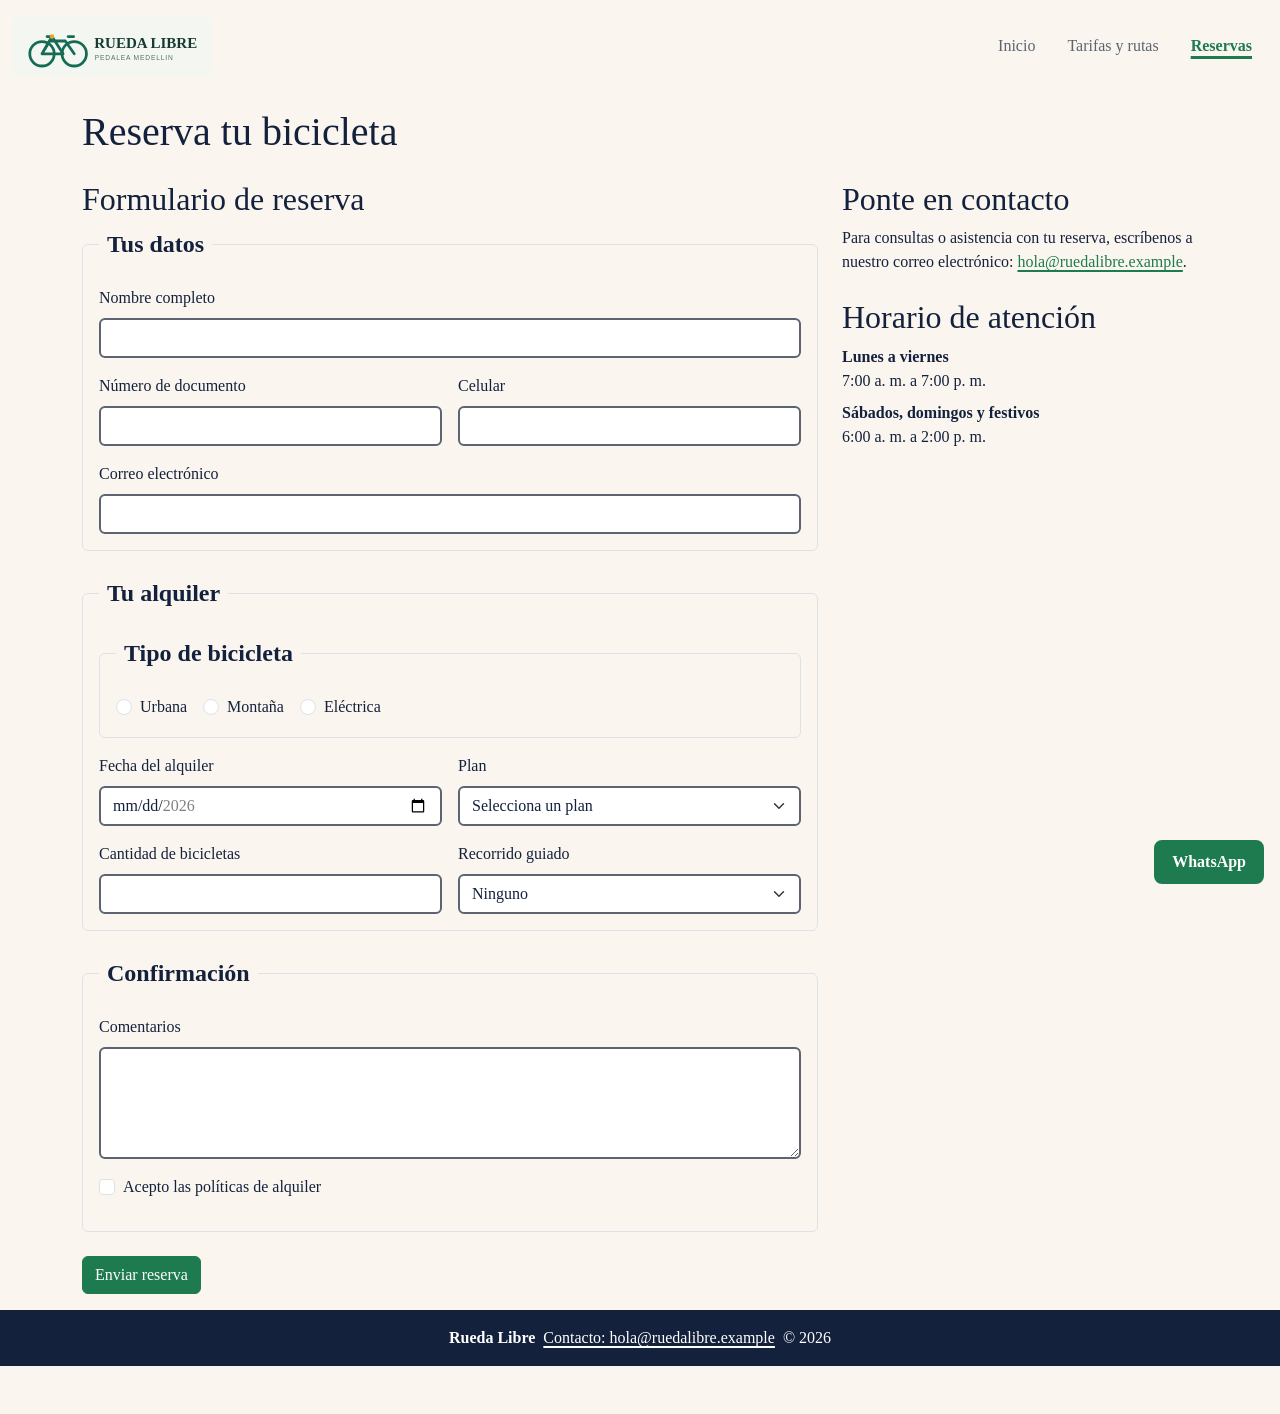
==== commit 03d38340: "Completa migración Bootstrap MiniRetos 6-8 Co-authored-by: Copilot <223556219+Copilot@users.noreply." ====
--- a/paginas/reservas.html
+++ b/paginas/reservas.html
@@ -1,156 +1,149 @@
-<!DOCTYPE html>
+<!doctype html>
 <html lang="es">
-<head>
-  <meta charset="UTF-8">
-  <meta name="viewport" content="width=device-width, initial-scale=1.0">
-  <meta name="description" content="Reserva tu bicicleta o recorrido guiado en Rueda Libre. Horarios de atención y datos de contacto.">
-  <link rel="icon" href="../img/logo-rueda-libre.svg" type="image/svg+xml">
-  <link rel="stylesheet" href="../css/styles.css">
-  <title>Reservas | Rueda Libre</title>
-</head>
-<body>
+  <head>
+    <meta charset="utf-8">
+    <meta name="viewport" content="width=device-width, initial-scale=1">
+    <meta name="description" content="Reserva tu bicicleta o recorrido guiado en Rueda Libre. Horarios de atención y datos de contacto.">
+    <link rel="icon" href="../img/logo-rueda-libre.svg" type="image/svg+xml">
+    <link href="https://cdn.jsdelivr.net/npm/bootstrap@5.3.9/dist/css/bootstrap.min.css" rel="stylesheet" integrity="sha384-yEPZ7jP9S0QKiUQ0m3jjsO4ProIW7wvR9gXkI7JOGa2XVsw53Yke2bsdkBbjmmiX" crossorigin="anonymous">
+    <link rel="stylesheet" href="../css/styles.css">
+    <title>Reservas | Rueda Libre</title>
+  </head>
+  <body class="pb-5">
+    <header class="container-fluid d-flex flex-column flex-md-row align-items-center justify-content-between gap-3 py-3">
+      <a href="../index.html" aria-label="Rueda Libre, inicio">
+        <img src="../img/logo-rueda-libre.svg" alt="Logo de Rueda Libre" width="200" height="60">
+      </a>
+      <nav aria-label="Navegación principal">
+        <ul id="menu" class="nav flex-wrap justify-content-center">
+          <li class="nav-item"><a class="nav-link" href="../index.html">Inicio</a></li>
+          <li class="nav-item"><a class="nav-link" href="tarifas.html">Tarifas y rutas</a></li>
+          <li class="nav-item"><a class="nav-link activo" aria-current="page" href="reservas.html">Reservas</a></li>
+        </ul>
+      </nav>
+    </header>
 
-  <header class="encabezado">
-    <img src="../img/logo-rueda-libre.svg" alt="Logo de Rueda Libre" width="200" height="60">
-    <nav aria-label="Navegación principal">
-      <ul id="menu">
-        <li><a href="../index.html">Inicio</a></li>
-        <li><a href="tarifas.html">Tarifas y rutas</a></li>
-        <li><a class="activo" aria-current="page" href="reservas.html">Reservas</a></li>
-      </ul>
-    </nav>
-  </header>
+    <main class="container py-3">
+      <h1 class="mb-4">Reserva tu bicicleta</h1>
+      <div class="row g-4">
+        <section id="formulario-reserva" class="col-12 col-md-8" aria-labelledby="formulario-titulo">
+          <h2 id="formulario-titulo">Formulario de reserva</h2>
+          <form action="#" method="post">
+            <fieldset class="border rounded p-3 mb-4">
+              <legend class="float-none w-auto px-2">Tus datos</legend>
+              <div class="row g-3">
+                <p class="col-12 mb-0">
+                  <label class="form-label" for="nombre-completo">Nombre completo</label>
+                  <input class="form-control" type="text" id="nombre-completo" name="nombre_completo" autocomplete="name" required minlength="3">
+                </p>
+                <p class="col-12 col-sm-6 mb-0">
+                  <label class="form-label" for="documento">Número de documento</label>
+                  <input class="form-control" type="text" id="documento" name="numero_documento" autocomplete="off" required pattern="[0-9]{6,10}" title="Ingresa entre 6 y 10 dígitos, sin puntos ni espacios.">
+                </p>
+                <p class="col-12 col-sm-6 mb-0">
+                  <label class="form-label" for="celular">Celular</label>
+                  <input class="form-control" type="tel" id="celular" name="celular" autocomplete="tel" required pattern="3[0-9]{9}" title="Ingresa 10 dígitos y comienza por 3, por ejemplo 3001234567.">
+                </p>
+                <p class="col-12 mb-0">
+                  <label class="form-label" for="correo">Correo electrónico</label>
+                  <input class="form-control" type="email" id="correo" name="correo" autocomplete="email" required>
+                </p>
+              </div>
+            </fieldset>
 
-  <main>
-    <h1>Reserva tu bicicleta</h1>
+            <fieldset class="border rounded p-3 mb-4">
+              <legend class="float-none w-auto px-2">Tu alquiler</legend>
+              <fieldset class="border rounded p-3 mb-3">
+                <legend class="float-none w-auto px-2">Tipo de bicicleta</legend>
+                <div class="d-flex flex-wrap gap-3">
+                  <div class="form-check">
+                    <input class="form-check-input" type="radio" id="bicicleta-urbana" name="tipo_bicicleta" value="urbana" required>
+                    <label class="form-check-label" for="bicicleta-urbana">Urbana</label>
+                  </div>
+                  <div class="form-check">
+                    <input class="form-check-input" type="radio" id="bicicleta-montana" name="tipo_bicicleta" value="montana" required>
+                    <label class="form-check-label" for="bicicleta-montana">Montaña</label>
+                  </div>
+                  <div class="form-check">
+                    <input class="form-check-input" type="radio" id="bicicleta-electrica" name="tipo_bicicleta" value="electrica" required>
+                    <label class="form-check-label" for="bicicleta-electrica">Eléctrica</label>
+                  </div>
+                </div>
+              </fieldset>
+              <div class="row g-3">
+                <p class="col-12 col-sm-6 mb-0">
+                  <label class="form-label" for="fecha-alquiler">Fecha del alquiler</label>
+                  <input class="form-control" type="date" id="fecha-alquiler" name="fecha_alquiler" min="2026-11-01" max="2026-12-31" required>
+                </p>
+                <p class="col-12 col-sm-6 mb-0">
+                  <label class="form-label" for="plan">Plan</label>
+                  <select class="form-select" id="plan" name="plan" required>
+                    <option value="">Selecciona un plan</option>
+                    <option value="1-hora">1 hora</option>
+                    <option value="medio-dia">Medio día</option>
+                    <option value="dia-completo">Día completo</option>
+                  </select>
+                </p>
+                <p class="col-12 col-sm-6 mb-0">
+                  <label class="form-label" for="cantidad">Cantidad de bicicletas</label>
+                  <input class="form-control" type="number" id="cantidad" name="cantidad_bicicletas" min="1" max="6" step="1" required>
+                </p>
+                <p class="col-12 col-sm-6 mb-0">
+                  <label class="form-label" for="recorrido">Recorrido guiado</label>
+                  <select class="form-select" id="recorrido" name="recorrido_guiado">
+                    <option value="ninguno">Ninguno</option>
+                    <option value="rio-y-parques">Río y Parques</option>
+                    <option value="sabores-de-barrio">Sabores de Barrio</option>
+                    <option value="reto-las-palmas">Reto Las Palmas</option>
+                  </select>
+                </p>
+              </div>
+            </fieldset>
 
-    <div class="reserva-layout">
-      <section id="formulario-reserva">
-      <h2>Formulario de reserva</h2>
-      <form action="#" method="post">
-        <fieldset>
-          <legend>Tus datos</legend>
+            <fieldset class="border rounded p-3 mb-4">
+              <legend class="float-none w-auto px-2">Confirmación</legend>
+              <p>
+                <label class="form-label" for="comentarios">Comentarios</label>
+                <textarea class="form-control" id="comentarios" name="comentarios" rows="4" maxlength="300"></textarea>
+              </p>
+              <div class="form-check mb-3">
+                <input class="form-check-input" type="checkbox" id="acepta-politicas" name="acepta_politicas" value="si" required>
+                <label class="form-check-label" for="acepta-politicas">Acepto las políticas de alquiler</label>
+              </div>
+            </fieldset>
 
-          <p>
-            <label for="nombre-completo">Nombre completo</label>
-            <input type="text" id="nombre-completo" name="nombre_completo" autocomplete="name" required minlength="3">
-          </p>
-
-          <div class="fila-campos">
-            <p>
-              <label for="documento">Número de documento</label>
-              <input type="text" id="documento" name="numero_documento" autocomplete="off" required pattern="[0-9]{6,10}" title="Ingresa entre 6 y 10 dígitos, sin puntos ni espacios.">
-            </p>
-
-            <p>
-              <label for="celular">Celular</label>
-              <input type="tel" id="celular" name="celular" autocomplete="tel" required pattern="3[0-9]{9}" title="Ingresa 10 dígitos y comienza por 3, por ejemplo 3001234567.">
-            </p>
-          </div>
-
-          <p>
-            <label for="correo">Correo electrónico</label>
-            <input type="email" id="correo" name="correo" autocomplete="email" required>
-          </p>
-        </fieldset>
-
-        <fieldset>
-          <legend>Tu alquiler</legend>
-
-          <fieldset>
-            <legend>Tipo de bicicleta</legend>
-            <p>
-              <input type="radio" id="bicicleta-urbana" name="tipo_bicicleta" value="urbana" required>
-              <label for="bicicleta-urbana">Urbana</label>
-            </p>
-            <p>
-              <input type="radio" id="bicicleta-montana" name="tipo_bicicleta" value="montana" required>
-              <label for="bicicleta-montana">Montaña</label>
-            </p>
-            <p>
-              <input type="radio" id="bicicleta-electrica" name="tipo_bicicleta" value="electrica" required>
-              <label for="bicicleta-electrica">Eléctrica</label>
-            </p>
-          </fieldset>
-
-          <p>
-            <label for="fecha-alquiler">Fecha del alquiler</label>
-            <input type="date" id="fecha-alquiler" name="fecha_alquiler" min="2026-11-01" max="2026-12-31" required>
-          </p>
-
-          <p>
-            <label for="plan">Plan</label>
-            <select id="plan" name="plan" required>
-              <option value="">Selecciona un plan</option>
-              <option value="1-hora">1 hora</option>
-              <option value="medio-dia">Medio día</option>
-              <option value="dia-completo">Día completo</option>
-            </select>
-          </p>
-
-          <p>
-            <label for="cantidad">Cantidad de bicicletas</label>
-            <input type="number" id="cantidad" name="cantidad_bicicletas" min="1" max="6" step="1" required>
-          </p>
-
-          <p>
-            <label for="recorrido">Recorrido guiado</label>
-            <select id="recorrido" name="recorrido_guiado">
-              <option value="ninguno">Ninguno</option>
-              <option value="rio-y-parques">Río y Parques</option>
-              <option value="sabores-de-barrio">Sabores de Barrio</option>
-              <option value="reto-las-palmas">Reto Las Palmas</option>
-            </select>
-          </p>
-        </fieldset>
-
-        <fieldset>
-          <legend>Confirmación</legend>
-
-          <p>
-            <label for="comentarios">Comentarios</label>
-            <textarea id="comentarios" name="comentarios" rows="4" maxlength="300"></textarea>
-          </p>
-
-          <p>
-            <input type="checkbox" id="acepta-politicas" name="acepta_politicas" value="si" required>
-            <label for="acepta-politicas">Acepto las políticas de alquiler</label>
-          </p>
-        </fieldset>
-
-        <button type="submit">Enviar reserva</button>
-      </form>
-      </section>
-
-      <aside class="informacion-contacto" aria-label="Información de contacto y atención">
-        <section id="contacto">
-          <h2>Ponte en contacto</h2>
-          <p>
-            Para consultas o asistencia con tu reserva, escríbenos a nuestro correo electrónico:
-            <a href="mailto:hola@ruedalibre.example">hola@ruedalibre.example</a>.
-          </p>
+            <button class="btn btn-success" type="submit">Enviar reserva</button>
+          </form>
         </section>
 
-        <section id="horarios">
-          <h2>Horario de atención</h2>
-          <dl>
-            <dt>Lunes a viernes</dt>
-            <dd>7:00 a. m. a 7:00 p. m.</dd>
+        <aside class="col-12 col-md-4" aria-label="Información de contacto y atención">
+          <section id="contacto" class="mb-4">
+            <h2>Ponte en contacto</h2>
+            <p>Para consultas o asistencia con tu reserva, escríbenos a nuestro correo electrónico: <a href="mailto:hola@ruedalibre.example">hola@ruedalibre.example</a>.</p>
+          </section>
+          <section id="horarios">
+            <h2>Horario de atención</h2>
+            <dl>
+              <dt>Lunes a viernes</dt>
+              <dd>7:00 a. m. a 7:00 p. m.</dd>
+              <dt>Sábados, domingos y festivos</dt>
+              <dd>6:00 a. m. a 2:00 p. m.</dd>
+            </dl>
+          </section>
+        </aside>
+      </div>
+    </main>
 
-            <dt>Sábados, domingos y festivos</dt>
-            <dd>6:00 a. m. a 2:00 p. m.</dd>
-          </dl>
-        </section>
-      </aside>
-    </div>
+    <footer class="footer py-3">
+      <p class="container mb-0 d-flex flex-column flex-md-row align-items-center justify-content-center gap-2">
+        <strong>Rueda Libre</strong>
+        <a class="text-white" href="mailto:hola@ruedalibre.example">Contacto: hola@ruedalibre.example</a>
+        <span>&copy; 2026</span>
+      </p>
+    </footer>
 
-  </main>
+    <a class="whatsapp-fijo position-fixed bottom-0 end-0 m-3 px-3 py-2" href="https://wa.me/573000000000" target="_blank" rel="noopener noreferrer">WhatsApp</a>
 
-  <footer class="footer">
-    <p><strong>Rueda Libre</strong> | Contacto: <a href="mailto:hola@ruedalibre.example">hola@ruedalibre.example</a> | &copy; 2026</p>
-  </footer>
-
-  <a class="whatsapp-fijo" href="https://wa.me/573000000000" target="_blank" rel="noopener noreferrer">WhatsApp</a>
-
-</body>
-</html>+    <script src="https://cdn.jsdelivr.net/npm/bootstrap@5.3.9/dist/js/bootstrap.bundle.min.js" integrity="sha384-WyOxWvTyr1QaMPfiPJSv76iReVthorl5uWlFtZPyK0IEB0hGzo9y5Bp9mYanr8Bu" crossorigin="anonymous"></script>
+  </body>
+</html>
--- a/css/styles.css
+++ b/css/styles.css
@@ -1,4 +1,3 @@
-
 :root {
   --verde-ruta: #1E7A4F;
   --naranja-pedal: #F39A2B;
@@ -9,22 +8,21 @@
   --espacio-2: 1rem;
   --espacio-3: 1.5rem;
   --espacio-4: 2rem;
-  --ancho-contenido: 72rem;
+  --bs-success-rgb: 30, 122, 79;
+  --bs-dark-rgb: 20, 33, 61;
+  --bs-light-rgb: 250, 246, 239;
   color-scheme: light;
-}
-
-
-*,
-*::before,
-*::after {
-  box-sizing: border-box;
 }
 
 body {
   background-color: var(--crema);
   color: var(--azul-noche);
-  margin: 0;
-  padding-bottom: calc(5rem + env(safe-area-inset-bottom));
+  font-family: "Times New Roman", Times, serif;
+}
+
+img {
+  height: auto;
+  max-width: 100%;
 }
 
 a {
@@ -47,73 +45,13 @@
   outline-offset: 3px;
 }
 
-
-.encabezado {
-  align-items: center;
-  display: flex;
-  flex-wrap: wrap;
-  gap: var(--espacio-2);
-  justify-content: space-between;
-  padding: var(--espacio-2);
-}
-
-.encabezado > img {
-  display: block;
-  height: auto;
-  max-width: 100%;
-  width: 12.5rem;
-}
-
-main {
-  margin-inline: auto;
-  max-width: var(--ancho-contenido);
-  padding: var(--espacio-2);
-  width: 100%;
-}
-
-main > section {
-  margin-block: var(--espacio-4);
-}
-
-main > h1 {
-  margin-block: var(--espacio-3);
-}
-
-.footer > p {
-  align-items: center;
-  display: flex;
-  flex-wrap: wrap;
-  gap: var(--espacio-1);
-  justify-content: space-evenly;
-  padding: var(--espacio-2);
-  background-color: darkgray;
-  color: aliceblue;
-}
-
-header nav ul {
-  align-items: center;
-  display: flex;
-  flex-wrap: wrap;
-  gap: var(--espacio-1);
-  list-style: none;
-  margin: 0;
-  padding: 0;
-}
-
 #menu a {
   color: var(--gris-asfalto);
-  display: inline-block;
-  padding: var(--espacio-1) 0.75rem;
-  text-decoration: none;
-}
-
-.activo {
-  color: var(--verde-ruta);
-  font-weight: 600;
 }
 
 #menu a.activo {
   color: var(--verde-ruta);
+  font-weight: 600;
   text-decoration: underline;
   text-decoration-thickness: 0.16em;
   text-underline-offset: 0.3em;
@@ -128,63 +66,18 @@
 #menu a:focus {
   background-color: var(--verde-ruta);
   color: #FFFFFF;
-  outline-offset: 3px;
 }
 
-
-#nuestros-servicios {
-  display: grid;
-  gap: var(--espacio-3);
-  grid-template-columns: repeat(auto-fit, minmax(min(100%, 20rem), 1fr));
+.footer {
+  background-color: var(--azul-noche);
+  color: #FFFFFF;
 }
 
-#nuestros-servicios > h2 {
-  grid-column: 1 / -1;
-  margin-bottom: 0;
-}
-
-#nuestros-servicios article {
-  border: 1px solid var(--gris-asfalto);
-  border-radius: 0.5rem;
-  padding: var(--espacio-3);
-  position: relative;
-  width: 100%;
-}
-
-#nuestros-servicios article img {
-  border-radius: 0.25rem;
-  display: block;
-  height: auto;
-  max-width: 100%;
-  width: 100%;
-}
-
-
-#nuestra-flota{
-  display: grid;
-  gap: var(--espacio-3);
-  grid-template-columns: repeat(auto-fit, minmax(min(100%, 20rem), 1fr));
-}
-
-#nuestra-flota > h2 {
-  grid-column: 1 / -1;
-  margin-bottom: 0;
-}
-
-#nuestra-flota article {
-  border: 1px solid var(--gris-asfalto);
-  border-radius: 0.5rem;
-  padding: var(--espacio-3);
-  position: relative;
-  width: 100%;
-}
-
-#nuestra-flota article img {
-  border-radius: 0.25rem;
-  display: block;
-  height: auto;
-  max-width: 100%;
-  width: 100%;
+.card {
+  --bs-card-border-color: var(--gris-asfalto);
+  --bs-card-border-radius: 0.5rem;
+  --bs-card-bg: #FFFFFF;
+  color: var(--azul-noche);
 }
 
 .etiqueta-nuevo,
@@ -205,126 +98,80 @@
   top: calc(-1 * var(--espacio-1));
 }
 
-.boton-reserva,
-button {
-  background-color: var(--verde-ruta);
-  border: 2px solid var(--verde-ruta);
-  border-radius: 0.25rem;
-  color: #FFFFFF;
-  cursor: pointer;
-  display: inline-block;
-  font: inherit;
-  font-weight: 600;
-  padding: 0.7rem 1rem;
-  text-decoration: none;
+.btn-success {
+  --bs-btn-color: #FFFFFF;
+  --bs-btn-bg: var(--verde-ruta);
+  --bs-btn-border-color: var(--verde-ruta);
+  --bs-btn-hover-color: var(--azul-noche);
+  --bs-btn-hover-bg: var(--naranja-pedal);
+  --bs-btn-hover-border-color: var(--azul-noche);
+  --bs-btn-focus-shadow-rgb: 20, 33, 61;
+  --bs-btn-active-color: var(--azul-noche);
+  --bs-btn-active-bg: var(--naranja-pedal);
+  --bs-btn-active-border-color: var(--azul-noche);
 }
 
-.boton-reserva:hover,
-.boton-reserva:focus,
-button:hover,
-button:focus {
-  background-color: var(--naranja-pedal);
-  border-color: var(--azul-noche);
-  color: var(--azul-noche);
+/* Identidad visual de las tablas de tarifas. */
+.table {
+  border-collapse: collapse;
+  font-size: 0.75rem;
+  hyphens: auto;
+  table-layout: fixed;
+  width: 100%;
 }
 
-.boton-reserva:focus,
-button:focus {
-  outline-offset: 3px;
+.table > :not(caption) > * > * {
+  background-color: transparent;
+  border: 1px solid var(--gris-asfalto);
+  color: var(--azul-noche);
+  overflow-wrap: anywhere;
+  padding: 0.25rem 0.2rem;
 }
 
-#formulario-reserva button {
-  padding: var(--espacio-2) var(--espacio-4);
+.table > thead > tr > th {
+  --bs-table-bg: var(--azul-noche);
+  --bs-table-color: #FFFFFF;
+  --bs-table-bg-state: var(--azul-noche);
+  --bs-table-color-state: #FFFFFF;
+  background-color: var(--azul-noche);
+  color: #FFFFFF;
 }
 
-
-table {
-  border-collapse: collapse;
-  margin-block: var(--espacio-2);
-  max-width: 100%;
-  width: 100%;
+.table > tbody > tr > th {
+  --bs-table-bg: #FFFFFF;
+  --bs-table-color: var(--azul-noche);
+  --bs-table-bg-state: #FFFFFF;
+  --bs-table-color-state: var(--azul-noche);
+  background-color: #FFFFFF;
+  color: var(--azul-noche);
 }
 
 caption {
   color: var(--azul-noche);
   font-weight: 600;
-  margin-bottom: var(--espacio-1);
-  text-align: left;
 }
 
-th,
-td {
+/* Identidad visual y estados de los controles de reservas. */
+#formulario-reserva fieldset {
   border: 1px solid var(--gris-asfalto);
-  padding: var(--espacio-1) var(--espacio-2);
-  text-align: left;
+  border-radius: 0.5rem;
+  min-width: 0;
 }
 
-thead th {
-  background-color: var(--azul-noche);
-  color: #FFFFFF;
+#formulario-reserva legend {
+  color: var(--azul-noche);
+  font-weight: 600;
 }
 
-tbody th {
-  background-color: #FFFFFF;
+#formulario-reserva .form-control,
+#formulario-reserva .form-select {
+  border: 2px solid var(--gris-asfalto);
   color: var(--azul-noche);
 }
 
-
-#formulario-reserva form {
-  margin: 0;
-  max-width: none;
-}
-
-#formulario-reserva fieldset {
-  border: 1px solid var(--gris-asfalto);
-  border-radius: 0.5rem;
-  margin: 0 0 var(--espacio-3);
-  min-width: 0;
-  padding: var(--espacio-3);
-}
-
-#formulario-reserva legend {
-  font-weight: 600;
-  padding-inline: var(--espacio-1);
-}
-
-#formulario-reserva fieldset > p {
-  margin-block: 0 var(--espacio-2);
-}
-
-#formulario-reserva label {
-  display: block;
-  margin-bottom: var(--espacio-1);
-}
-
-#formulario-reserva input:not([type="radio"]):not([type="checkbox"]),
-#formulario-reserva select,
-#formulario-reserva textarea {
-  background-color: #FFFFFF;
-  border: 2px solid var(--gris-asfalto);
-  border-radius: 0.2rem;
-  color: var(--azul-noche);
-  display: block;
-  padding: 0.45rem;
-  width: 100%;
-}
-
-#formulario-reserva input:focus,
-#formulario-reserva select:focus,
-#formulario-reserva textarea:focus {
+#formulario-reserva .form-control:focus,
+#formulario-reserva .form-select:focus {
   border-color: var(--azul-noche);
-  outline-offset: 2px;
-}
-
-#formulario-reserva fieldset fieldset p {
-  display: inline-block;
-  margin: 0 var(--espacio-2) var(--espacio-1) 0;
-}
-
-#formulario-reserva fieldset fieldset label,
-#formulario-reserva input[type="checkbox"] + label {
-  display: inline-block;
-  margin: 0;
 }
 
 input[type="radio"],
@@ -336,15 +183,10 @@
   background-color: var(--verde-ruta);
   border: 2px solid var(--verde-ruta);
   border-radius: 0.5rem;
-  bottom: calc(var(--espacio-3) + env(safe-area-inset-bottom));
   color: #FFFFFF;
-  display: inline-block;
   font-weight: 700;
-  padding: var(--espacio-2) var(--espacio-3);
-  position: fixed;
-  right: calc(var(--espacio-3) + env(safe-area-inset-right));
   text-decoration: none;
-  z-index: 100;
+  z-index: 1030;
 }
 
 .whatsapp-fijo:hover,
@@ -353,88 +195,3 @@
   border-color: var(--azul-noche);
   color: var(--azul-noche);
 }
-
-.whatsapp-fijo:focus {
-  outline-offset: 3px;
-}
-
-
-@media (max-width: 42rem) {
-  .encabezado {
-    align-items: flex-start;
-    flex-direction: column;
-  }
-
-  table {
-    display: block;
-    overflow-x: auto;
-  }
-}
-
-#portada {
-  align-items: center;
-  display: grid;
-  gap: var(--espacio-3);
-  grid-template-columns: minmax(0, 1fr) minmax(0, 1fr);
-  min-height: 65vh;
-}
-
-#portada img {
-  display: block;
-  height: auto;
-  max-width: 100%;
-  width: 100%;
-}
-
-#nuestras-rutas {
-  display: grid;
-  gap: var(--espacio-3);
-  grid-template-columns: repeat(3, minmax(0, 1fr));
-}
-
-#nuestras-rutas > h2 {
-  grid-column: 1 / -1;
-  margin-bottom: 0;
-}
-
-#nuestras-rutas article {
-  border: 1px solid var(--gris-asfalto);
-  border-radius: 0.5rem;
-  padding: var(--espacio-3);
-  position: relative;
-  width: 100%;
-}
-
-.reserva-layout {
-  display: grid;
-  gap: var(--espacio-3);
-  grid-template-columns: minmax(0, 2fr) minmax(0, 1fr);
-}
-
-.fila-campos {
-  display: grid;
-  gap: var(--espacio-2);
-  grid-template-columns: repeat(2, minmax(0, 1fr));
-}
-
-.fila-campos > p {
-  margin-block: 0 var(--espacio-2);
-  min-width: 0;
-}
-
-#nuestras-rutas article img {
-  border-radius: 0.25rem;
-  display: block;
-  height: auto;
-  max-width: 100%;
-  width: 100%;
-}
-
-@media (max-width: 42rem) {
-  #portada,
-  #nuestras-rutas,
-  .reserva-layout,
-  .fila-campos {
-    grid-template-columns: minmax(0, 1fr);
-  }
-}
